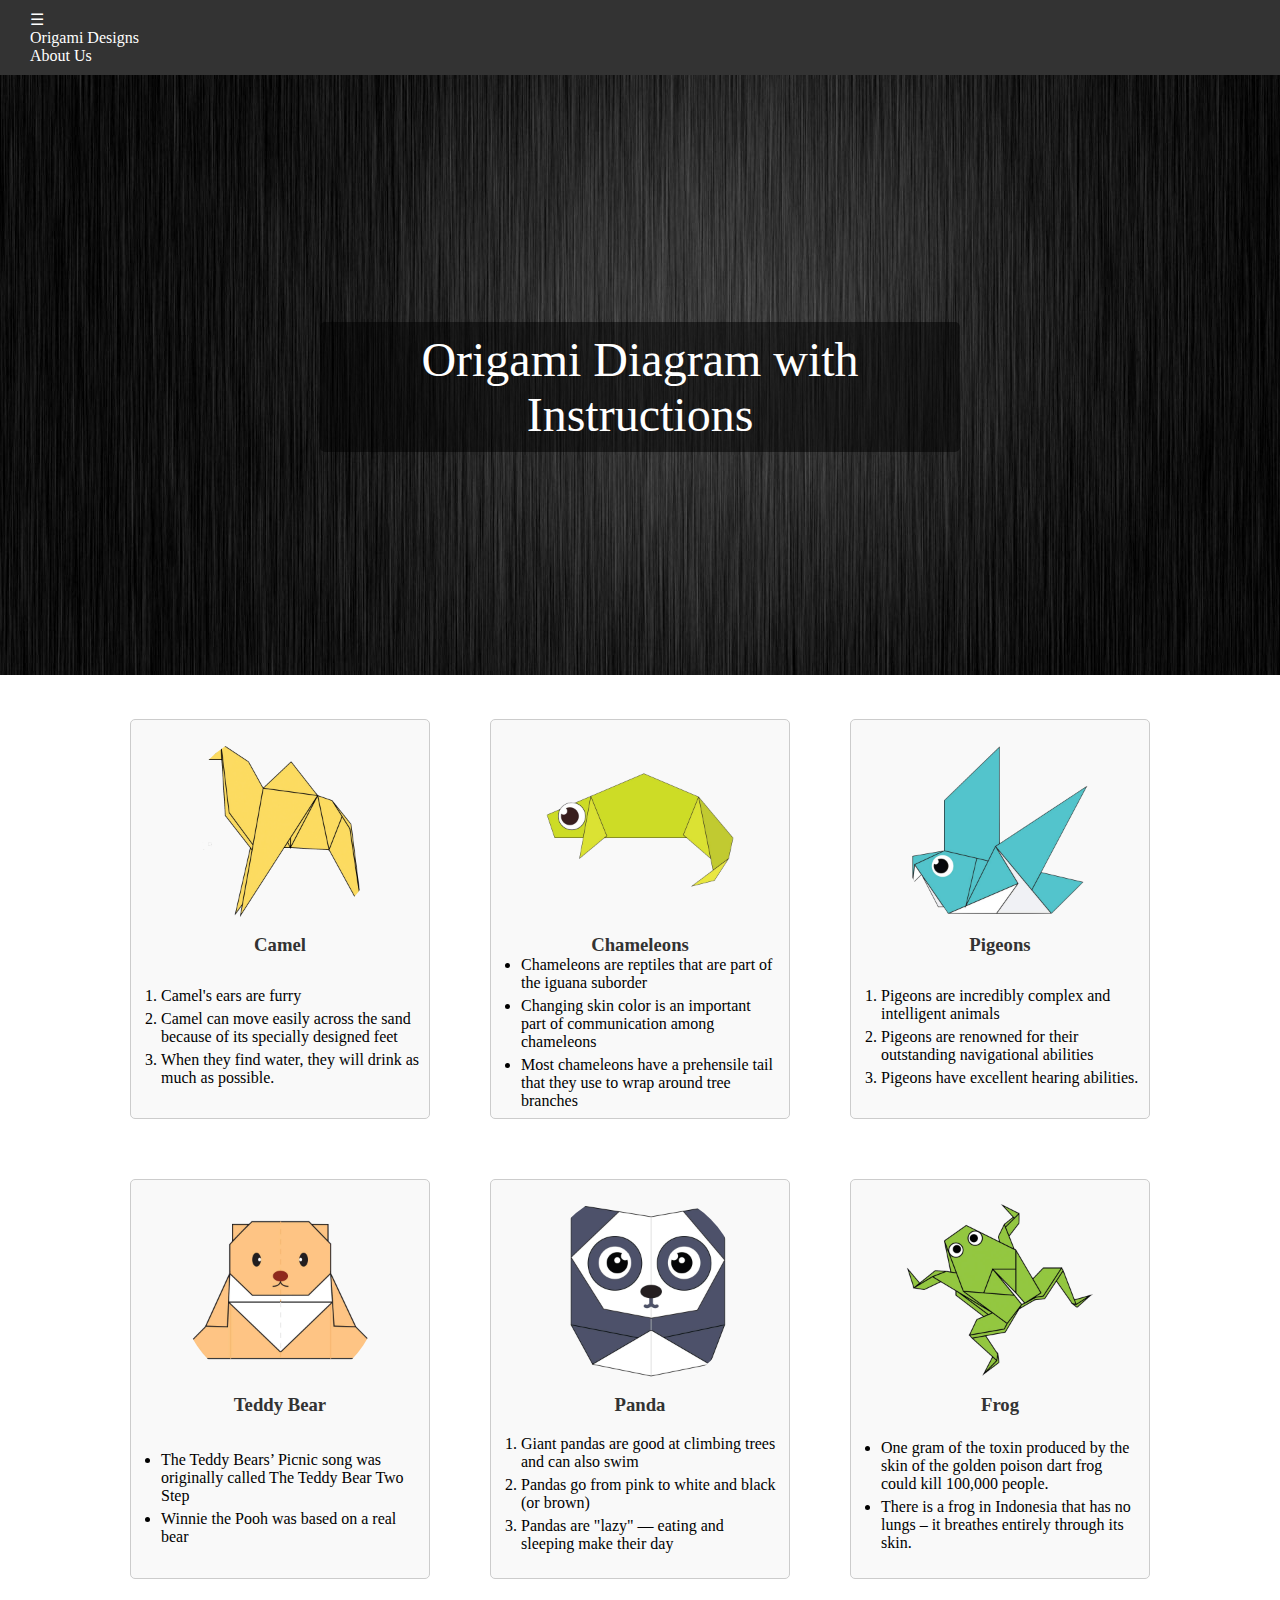
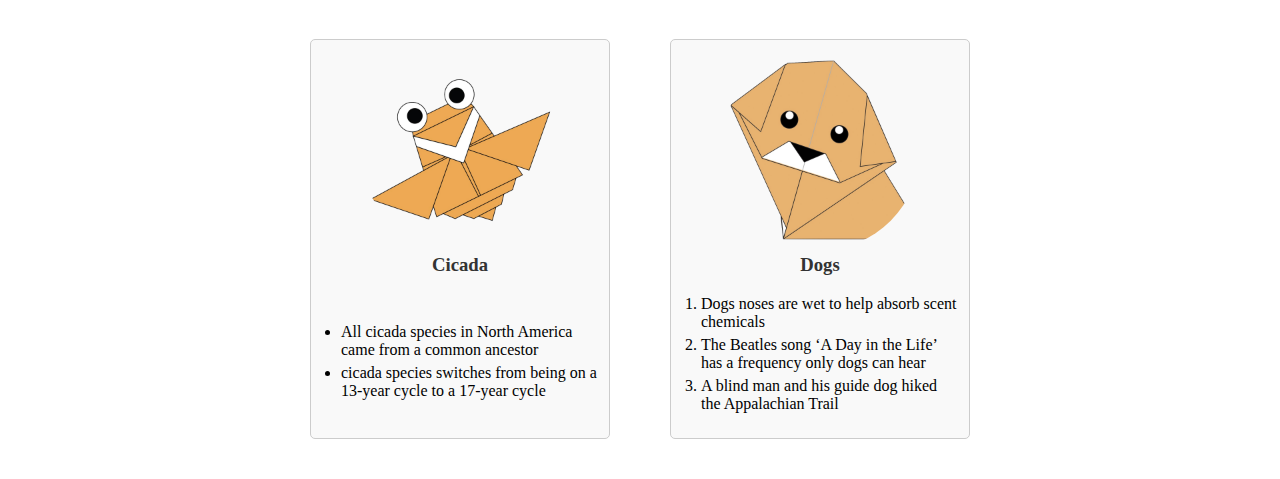
==== index.html @ 9a6a4e6e "Add files via upload" ====
<!DOCTYPE html>
<html lang="en">
<head>
    <title>Origami Designs</title>
    <style>
        /* General reset for padding and margin */
        * {
            margin: 0;
            padding: 0;
            box-sizing: border-box;
        }

        /* Style the header */
        .header {
            display: flex;
            justify-content: space-between;
            align-items: center;
            padding: 10px 20px;
            background-color: #333;
            color: white;
        }

        .header .menu div {
            margin: 0 10px;
        }

        .header .menu a {
            color: white;
            text-decoration: none;
        }

        /* Style the body image section */
        .bodyimg {
            position: relative;
            text-align: center;
            color: white;
        }

        .bodyimg img {
            width: 100%;
            height: 600px;
            object-fit: cover;
        }

        .bodyimg p, .bodyimg h3 {
            position: absolute;
            top: 50%;
            left: 50%;
            transform: translate(-50%, -50%);
            margin: 10px 0;
            background: rgba(0, 0, 0, 0.5);
            padding: 10px;
            border-radius: 5px;
        }

        /* Style the grid container */
        .grid {
            display: flex;
            flex-wrap: wrap;
            justify-content: center;
            gap: 20px;
            padding: 20px;
        }

        /* Center the text within the cards */
        .origami {
            text-align: center;
            width: 300px;
            height: 400px;
            margin: 20px;
            padding: 10px;
            border: 1px solid #ccc;
            border-radius: 5px;
            background-color: #f9f9f9;
            display: flex;
            flex-direction: column;
            justify-content: space-between;
        }

        /* Style the images */
        .origami img {
            width: 200px;
            height: 200px;
            border-radius: 50%;
            margin: 0 auto;
        }

        /* Style the headings */
        .origami h3 {
            color: #333;
        }

        /* Style the list items */
        .origami ul, .origami ol {
            text-align: left;
            margin-left: 20px;
        }

        /* Add spacing between list items */
        .origami li {
            margin-bottom: 5px;
        }
    </style>
</head>
<body>
<div class="header">
    <div class="menu">
        <div><a href="#">☰</a></div>
        <div>Origami Designs</div>
        <div><a href="about.html" target="_blank">About Us</a></div>
    </div>
</div>
<div class="bodyimg">
    <img src="main2.jpg" alt="Main Image">
    <p><font size=30>Origami Diagram with Instructions</font></p>
  </div>
<div class="grid">
    <div class="origami">
        <center>
        <a href="http://origami.me/camel/"><img src="camel.png" alt="Camel"></a>
        <h3> Camel </h3>
        </center>
        <p>
            <ol>
                <li>Camel's ears are furry</li>
                <li>Camel can move easily across the sand because of its specially designed feet</li>
                <li>When they find water, they will drink as much as possible.</li>
            </ol>
        </p>
    </div>
    <div class="origami">
        <center>
        <a href="http://origami.me/chameleon/"><img src="chameleon.png" alt="Chameleon"></a>
        <h3> Chameleons </h3>
        </center>
        <p> 
            <ul>
                <li>Chameleons are reptiles that are part of the iguana suborder</li>
                <li>Changing skin color is an important part of communication among chameleons</li>
                <li>Most chameleons have a prehensile tail that they use to wrap around tree branches</li>
            </ul>
        </p>
    </div>
    <div class="origami">
        <center>
        <a href="http://origami.me/pigeon/"><img src="pigeon.png" alt="Pigeon"></a>
        <h3> Pigeons </h3>
        </center>
        <p>
        <ol>
            <li>Pigeons are incredibly complex and intelligent animals</li>
            <li>Pigeons are renowned for their outstanding navigational abilities</li>
            <li>Pigeons have excellent hearing abilities.</li>
        </ol>
        </p>
    </div>
    <div class="origami">
        <center>
        <a href="http://origami.me/teddy-bear/"><img src="teddy.png" alt="Teddy Bear"></a>
        <h3> Teddy Bear </h3>
        </center>
        <p>
        <ul>
            <li>The Teddy Bears’ Picnic song was originally called The Teddy Bear Two Step</li>
            <li>Winnie the Pooh was based on a real bear</li>
        </ul>
        </p>
    </div>
    <div class="origami">
        <center>
            <a href="http://origami.me/panda/"><img src="panda.png" alt="Panda"></a>
            <h3> Panda </h3>
        </center>
        <p>
        <ol>
            <li>Giant pandas are good at climbing trees and can also swim</li>
            <li>Pandas go from pink to white and black (or brown)</li>
            <li>Pandas are "lazy" — eating and sleeping make their day</li>
        </ol>
        </p>
    </div>
    <div class="origami">
        <center>
            <a href="http://origami.me/traditional-frog/"><img src="frog.png" alt="Frog"></a>
            <h3> Frog </h3>
        </center>
        <p>
        <ul>
            <li>One gram of the toxin produced by the skin of the golden poison dart frog could kill 100,000 people.</li>
            <li>There is a frog in Indonesia that has no lungs – it breathes entirely through its skin.</li>
        </ul>
        </p>
    </div>
    <div class="origami">
        <center>
            <a href="http://origami.me/flying-cicada/"><img src="cicada.png" alt="Cicada"></a>
            <h3> Cicada </h3>
        </center>
        <p>
        <ul>
            <li>All cicada species in North America came from a common ancestor</li>
            <li>cicada species switches from being on a 13-year cycle to a 17-year cycle</li>
        </ul>
        </p>
    </div>
    <div class="origami">
        <center>
           <a href="http://origami.me/puppy/"><img src="dog.png" alt="Dog"></a>
            <h3> Dogs </h3>
        </center>
        <p>
        <ol>
            <li>Dogs noses are wet to help absorb scent chemicals</li>
            <li>The Beatles song ‘A Day in the Life’ has a frequency only dogs can hear</li>
            <li>A blind man and his guide dog hiked the Appalachian Trail</li>
        </ol>
        </p>
    </div>
</div>
</body>
</html>
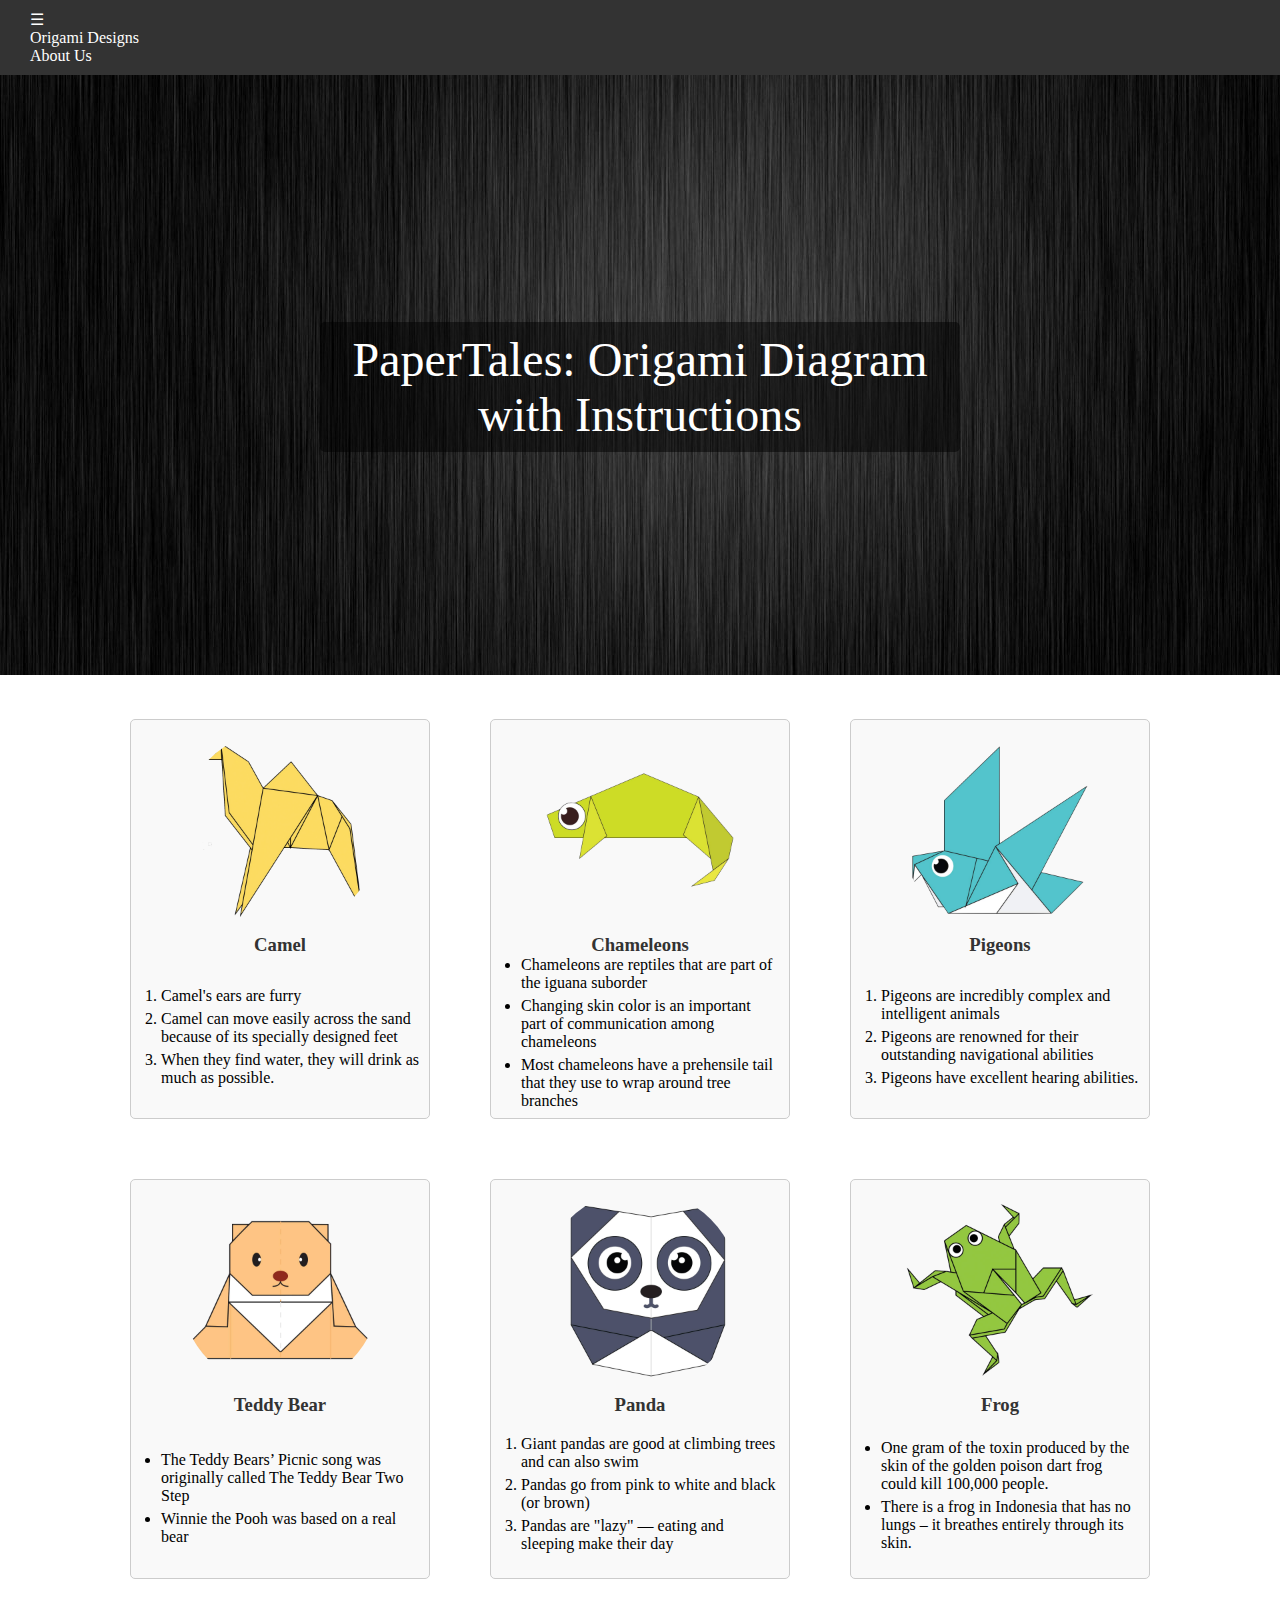
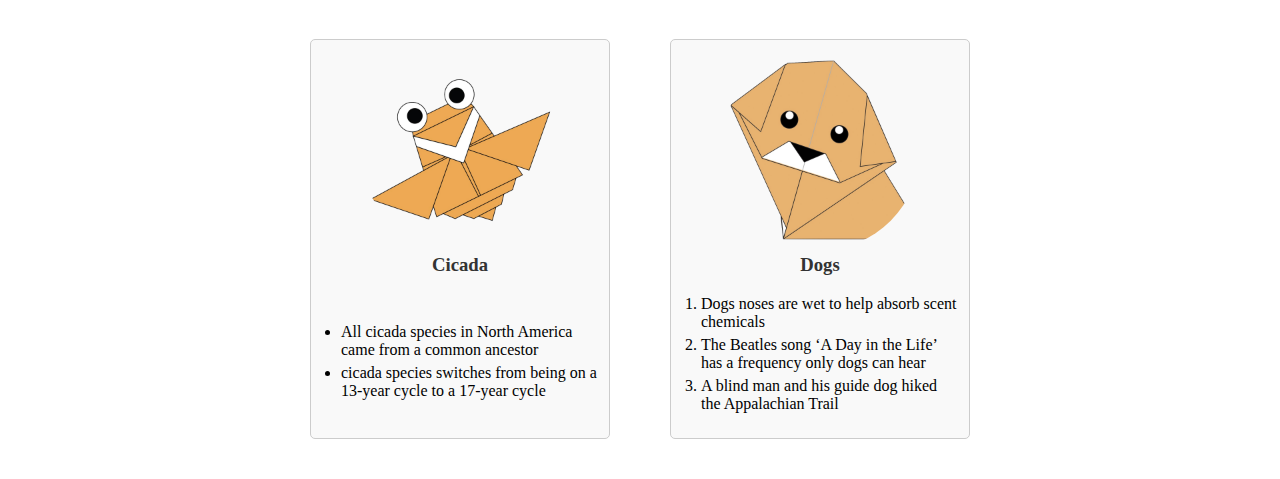
==== commit fed16453: "index.html" ====
--- a/index.html
+++ b/index.html
@@ -112,7 +112,7 @@
 </div>
 <div class="bodyimg">
     <img src="main2.jpg" alt="Main Image">
-    <p><font size=30>Origami Diagram with Instructions</font></p>
+    <p><font size=30>PaperTales: Origami Diagram with Instructions</font></p>
   </div>
 <div class="grid">
     <div class="origami">
